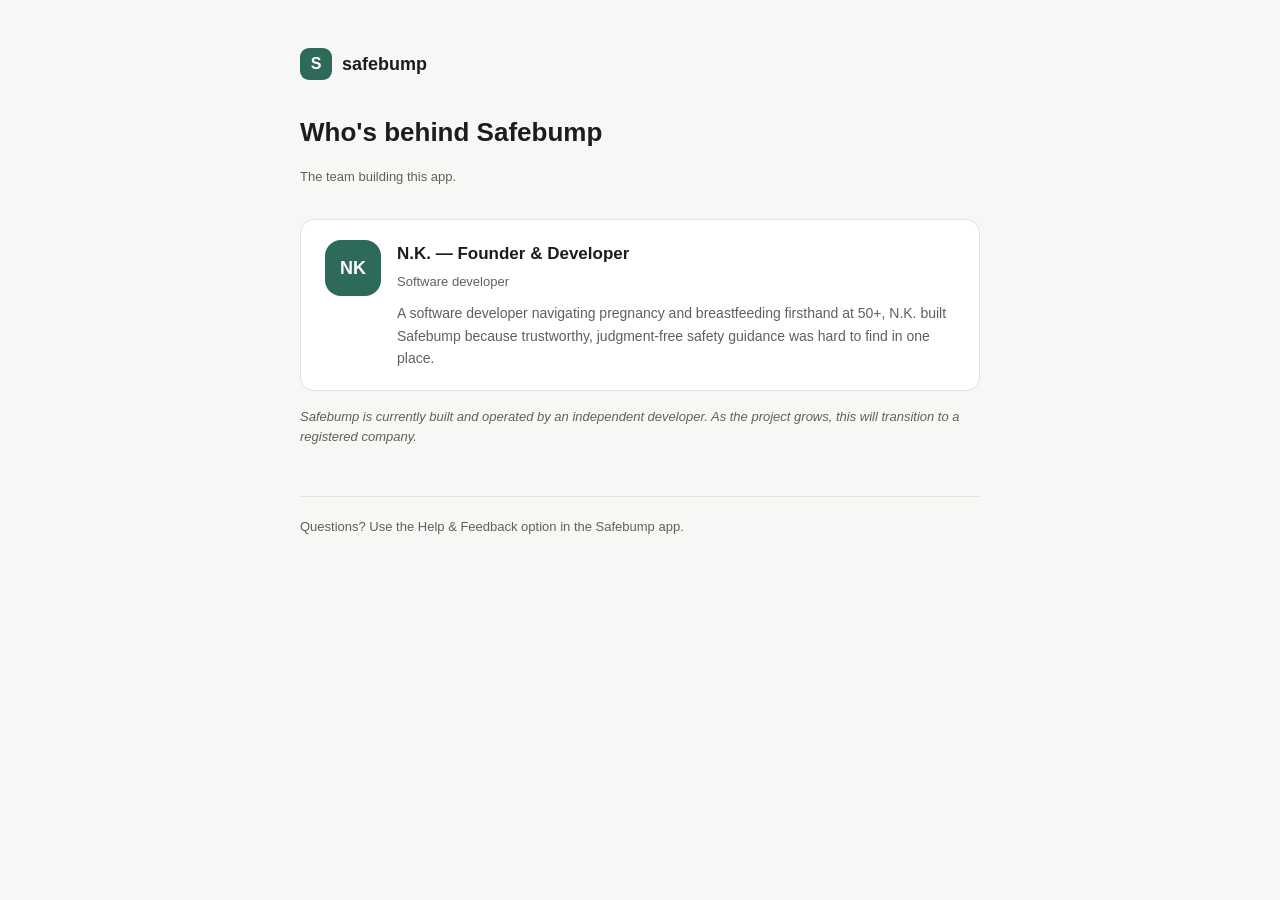
==== about.html @ 9cb80bc2 "Add About Us page Lists the developer behind Safebump (currently operating solo, under an initial ra" ====
<!doctype html>
<html lang="en">
<head>
<meta charset="utf-8">
<meta name="viewport" content="width=device-width, initial-scale=1">
<title>About — Safebump</title>
<link rel="stylesheet" href="style.css">
</head>
<body>
<div class="wrap">
  <div class="brand">
    <div class="mark">S</div>
    <a href="index.html">safebump</a>
  </div>

  <h1>Who's behind Safebump</h1>
  <p class="updated">The team building this app.</p>

  <div class="card person">
    <div class="avatar">NK</div>
    <div>
      <h2>N.K. — Founder &amp; Developer</h2>
      <p class="role">Software developer</p>
      <p>A software developer navigating pregnancy and breastfeeding firsthand at 50+, N.K. built Safebump because trustworthy, judgment-free safety guidance was hard to find in one place.</p>
    </div>
  </div>

  <p class="note">Safebump is currently built and operated by an independent developer. As the project grows, this will transition to a registered company.</p>

  <footer>
    Questions? Use the Help &amp; Feedback option in the Safebump app.
  </footer>
</div>
</body>
</html>
---- style.css ----
:root {
  color-scheme: light dark;
  --bg: #f7f8f6;
  --card: #ffffff;
  --text: #1a1d1a;
  --text-secondary: #5a635a;
  --border: #e0e4de;
  --forest: #2d6a5a;
}

* { box-sizing: border-box; }

body {
  margin: 0;
  font-family: -apple-system, BlinkMacSystemFont, "Segoe UI", Roboto, Helvetica, Arial, sans-serif;
  background: var(--bg);
  color: var(--text);
  line-height: 1.6;
}

.wrap {
  max-width: 720px;
  margin: 0 auto;
  padding: 48px 20px 80px;
}

.brand {
  display: flex;
  align-items: center;
  gap: 10px;
  margin-bottom: 32px;
}

.brand .mark {
  width: 32px;
  height: 32px;
  border-radius: 9px;
  background: var(--forest);
  display: flex;
  align-items: center;
  justify-content: center;
  color: white;
  font-weight: 700;
  flex-shrink: 0;
}

.brand a {
  font-weight: 700;
  font-size: 18px;
  color: var(--text);
  text-decoration: none;
}

h1 {
  font-size: 26px;
  margin-bottom: 4px;
}

.updated {
  color: var(--text-secondary);
  font-size: 13px;
  margin-bottom: 32px;
}

h2 {
  font-size: 18px;
  margin-top: 36px;
  margin-bottom: 10px;
}

p, li {
  font-size: 15px;
  color: var(--text);
}

.card {
  background: var(--card);
  border: 1px solid var(--border);
  border-radius: 14px;
  padding: 20px 24px;
  margin-bottom: 16px;
}

.card a {
  color: var(--forest);
  font-weight: 600;
  text-decoration: none;
}

.card p {
  color: var(--text-secondary);
  margin: 4px 0 0;
  font-size: 14px;
}

.person {
  display: flex;
  gap: 16px;
  align-items: flex-start;
}

.avatar {
  width: 56px;
  height: 56px;
  border-radius: 16px;
  background: var(--forest);
  color: white;
  font-weight: 700;
  font-size: 18px;
  display: flex;
  align-items: center;
  justify-content: center;
  flex-shrink: 0;
}

.person h2 {
  margin-top: 0;
  margin-bottom: 2px;
  font-size: 17px;
}

.person .role {
  color: var(--text-secondary);
  font-size: 13px;
  margin-bottom: 10px;
}

.note {
  font-size: 13px;
  color: var(--text-secondary);
  font-style: italic;
}

.notice {
  background: #fff3e0;
  border: 1px solid #ffd599;
  border-radius: 12px;
  padding: 14px 18px;
  font-size: 14px;
  margin-bottom: 24px;
}

a { color: var(--forest); }

footer {
  margin-top: 48px;
  padding-top: 20px;
  border-top: 1px solid var(--border);
  font-size: 13px;
  color: var(--text-secondary);
}

@media (prefers-color-scheme: dark) {
  :root {
    --bg: #14161a;
    --card: #1c1f24;
    --text: #eef0ee;
    --text-secondary: #9aa39a;
    --border: #2a2f2a;
  }
  .notice {
    background: #3a2c14;
    border-color: #6b4e1e;
    color: #f0dcb0;
  }
}
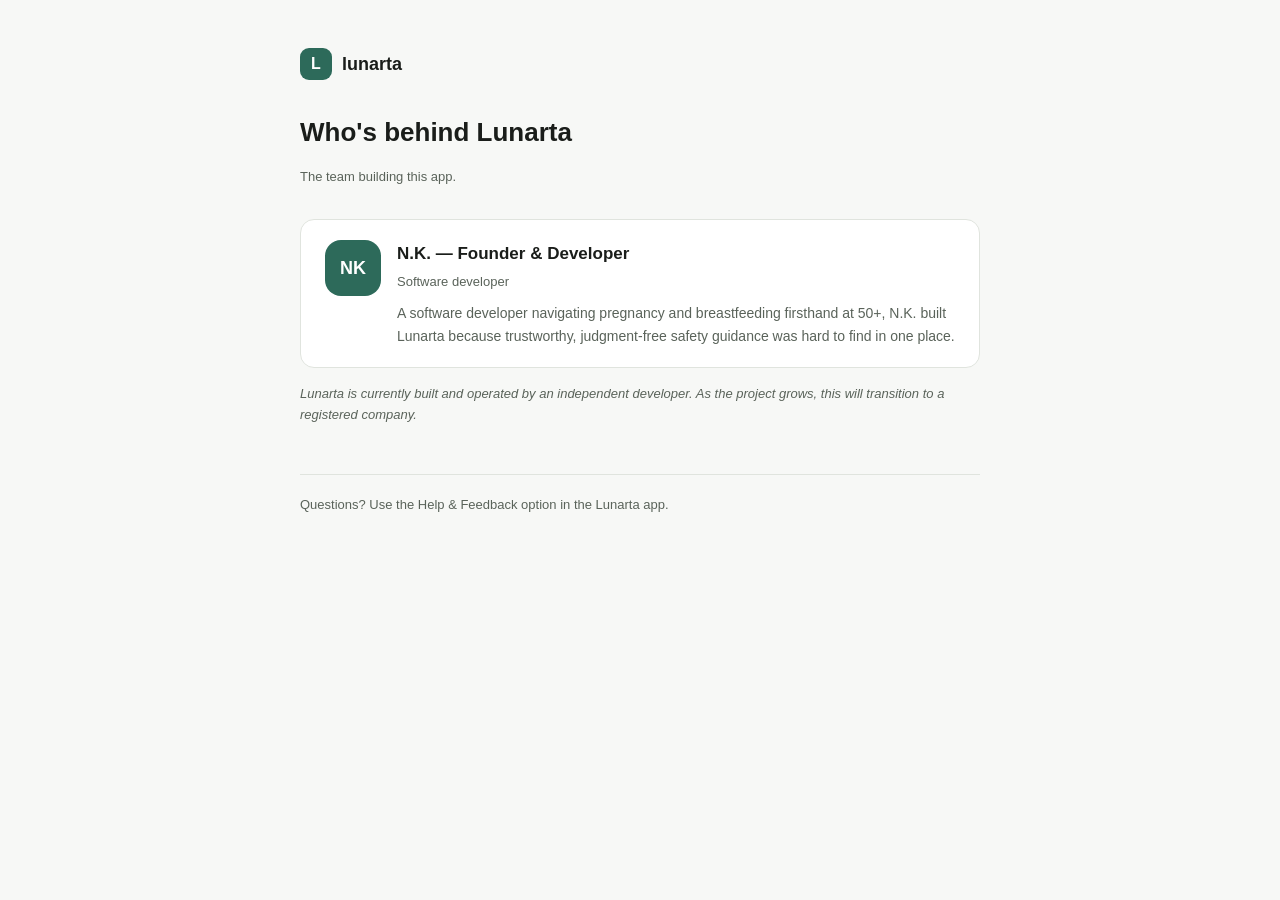
==== commit 04607f4a: "Rebrand legal pages from Safebump to Lunarta The repo/folder was renamed earlier, but the page conte" ====
--- a/about.html
+++ b/about.html
@@ -3,17 +3,17 @@
 <head>
 <meta charset="utf-8">
 <meta name="viewport" content="width=device-width, initial-scale=1">
-<title>About — Safebump</title>
+<title>About — Lunarta</title>
 <link rel="stylesheet" href="style.css">
 </head>
 <body>
 <div class="wrap">
   <div class="brand">
-    <div class="mark">S</div>
-    <a href="index.html">safebump</a>
+    <div class="mark">L</div>
+    <a href="index.html">lunarta</a>
   </div>
 
-  <h1>Who's behind Safebump</h1>
+  <h1>Who's behind Lunarta</h1>
   <p class="updated">The team building this app.</p>
 
   <div class="card person">
@@ -21,14 +21,14 @@
     <div>
       <h2>N.K. — Founder &amp; Developer</h2>
       <p class="role">Software developer</p>
-      <p>A software developer navigating pregnancy and breastfeeding firsthand at 50+, N.K. built Safebump because trustworthy, judgment-free safety guidance was hard to find in one place.</p>
+      <p>A software developer navigating pregnancy and breastfeeding firsthand at 50+, N.K. built Lunarta because trustworthy, judgment-free safety guidance was hard to find in one place.</p>
     </div>
   </div>
 
-  <p class="note">Safebump is currently built and operated by an independent developer. As the project grows, this will transition to a registered company.</p>
+  <p class="note">Lunarta is currently built and operated by an independent developer. As the project grows, this will transition to a registered company.</p>
 
   <footer>
-    Questions? Use the Help &amp; Feedback option in the Safebump app.
+    Questions? Use the Help &amp; Feedback option in the Lunarta app.
   </footer>
 </div>
 </body>
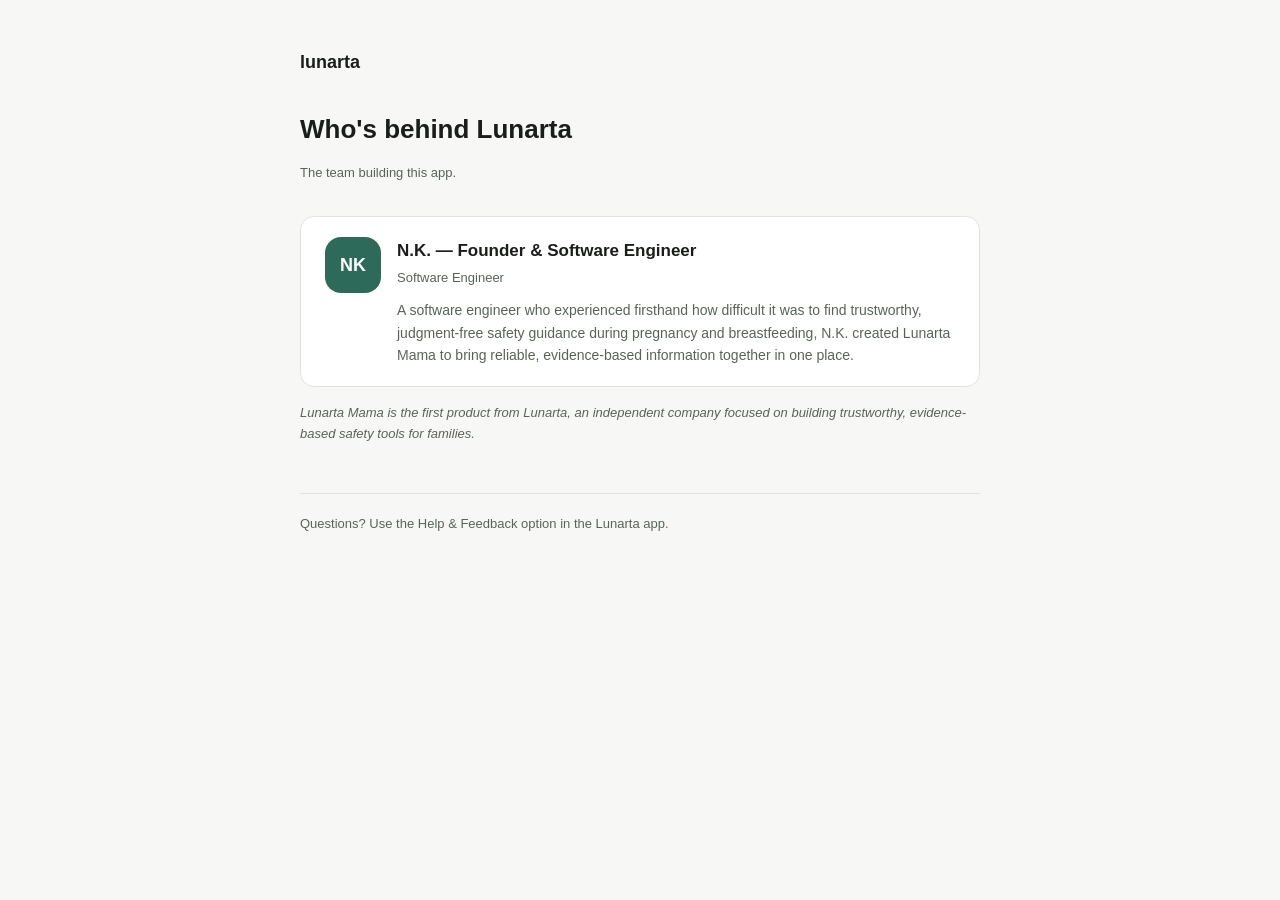
==== commit 500c616d: "Remove logo icon and rewrite legal copy for accuracy and clarity - Removed the green square "L" icon" ====
--- a/about.html
+++ b/about.html
@@ -9,7 +9,6 @@
 <body>
 <div class="wrap">
   <div class="brand">
-    <div class="mark">L</div>
     <a href="index.html">lunarta</a>
   </div>
 
@@ -19,13 +18,13 @@
   <div class="card person">
     <div class="avatar">NK</div>
     <div>
-      <h2>N.K. — Founder &amp; Developer</h2>
-      <p class="role">Software developer</p>
-      <p>A software developer navigating pregnancy and breastfeeding firsthand at 50+, N.K. built Lunarta because trustworthy, judgment-free safety guidance was hard to find in one place.</p>
+      <h2>N.K. — Founder &amp; Software Engineer</h2>
+      <p class="role">Software Engineer</p>
+      <p>A software engineer who experienced firsthand how difficult it was to find trustworthy, judgment-free safety guidance during pregnancy and breastfeeding, N.K. created Lunarta Mama to bring reliable, evidence-based information together in one place.</p>
     </div>
   </div>
 
-  <p class="note">Lunarta is currently built and operated by an independent developer. As the project grows, this will transition to a registered company.</p>
+  <p class="note">Lunarta Mama is the first product from Lunarta, an independent company focused on building trustworthy, evidence-based safety tools for families.</p>
 
   <footer>
     Questions? Use the Help &amp; Feedback option in the Lunarta app.
--- a/style.css
+++ b/style.css
@@ -29,19 +29,6 @@
   align-items: center;
   gap: 10px;
   margin-bottom: 32px;
-}
-
-.brand .mark {
-  width: 32px;
-  height: 32px;
-  border-radius: 9px;
-  background: var(--forest);
-  display: flex;
-  align-items: center;
-  justify-content: center;
-  color: white;
-  font-weight: 700;
-  flex-shrink: 0;
 }
 
 .brand a {
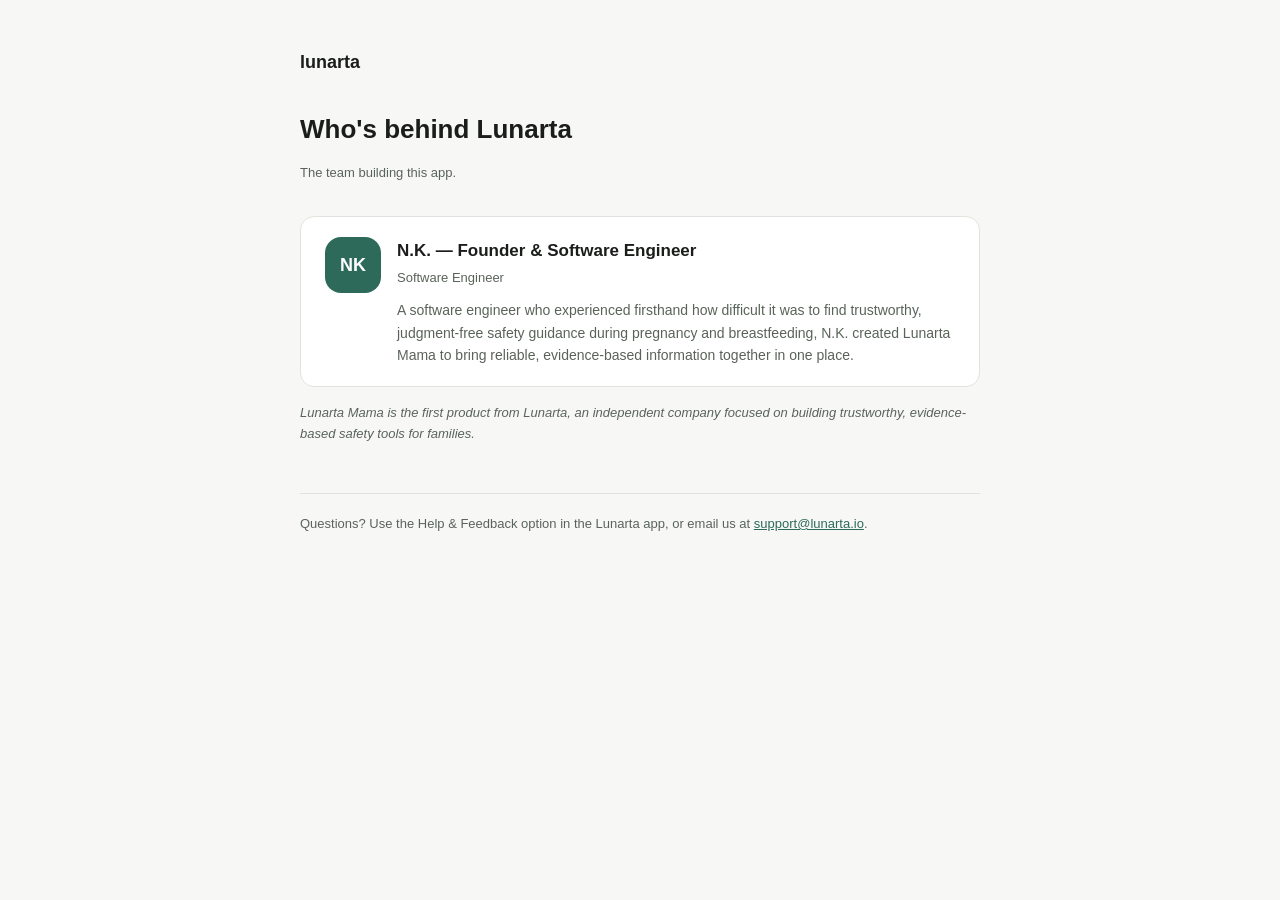
==== commit 6d2bba5c: "Add support@lunarta.io as a contact email alongside in-app feedback" ====
--- a/about.html
+++ b/about.html
@@ -27,7 +27,7 @@
   <p class="note">Lunarta Mama is the first product from Lunarta, an independent company focused on building trustworthy, evidence-based safety tools for families.</p>
 
   <footer>
-    Questions? Use the Help &amp; Feedback option in the Lunarta app.
+    Questions? Use the Help &amp; Feedback option in the Lunarta app, or email us at <a href="mailto:support@lunarta.io">support@lunarta.io</a>.
   </footer>
 </div>
 </body>
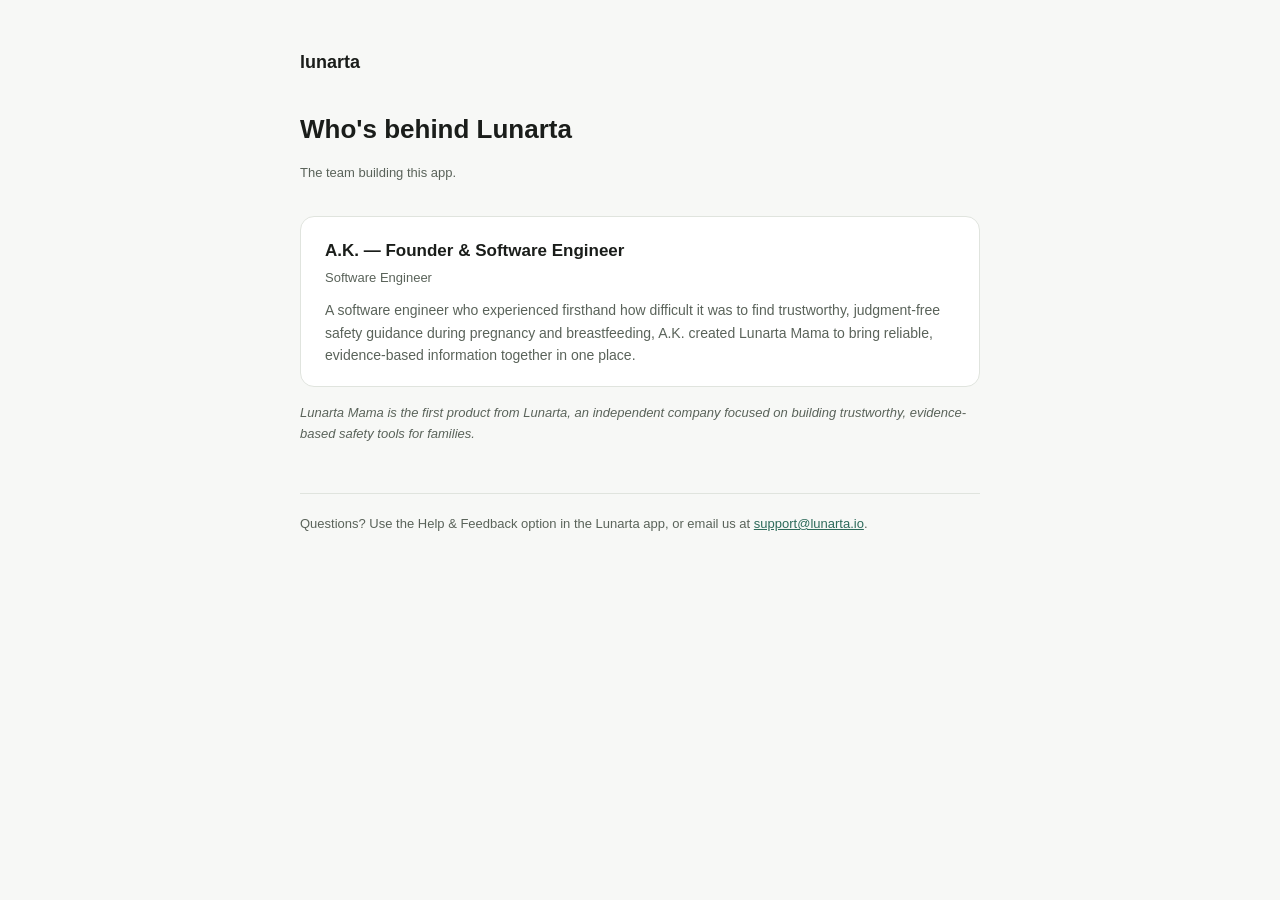
==== commit ca3796fb: "Use A.K. initials on the About page and drop the avatar badge Co-Authored-By: Claude Fable 5 <norepl" ====
--- a/about.html
+++ b/about.html
@@ -16,11 +16,10 @@
   <p class="updated">The team building this app.</p>
 
   <div class="card person">
-    <div class="avatar">NK</div>
     <div>
-      <h2>N.K. — Founder &amp; Software Engineer</h2>
+      <h2>A.K. — Founder &amp; Software Engineer</h2>
       <p class="role">Software Engineer</p>
-      <p>A software engineer who experienced firsthand how difficult it was to find trustworthy, judgment-free safety guidance during pregnancy and breastfeeding, N.K. created Lunarta Mama to bring reliable, evidence-based information together in one place.</p>
+      <p>A software engineer who experienced firsthand how difficult it was to find trustworthy, judgment-free safety guidance during pregnancy and breastfeeding, A.K. created Lunarta Mama to bring reliable, evidence-based information together in one place.</p>
     </div>
   </div>
 
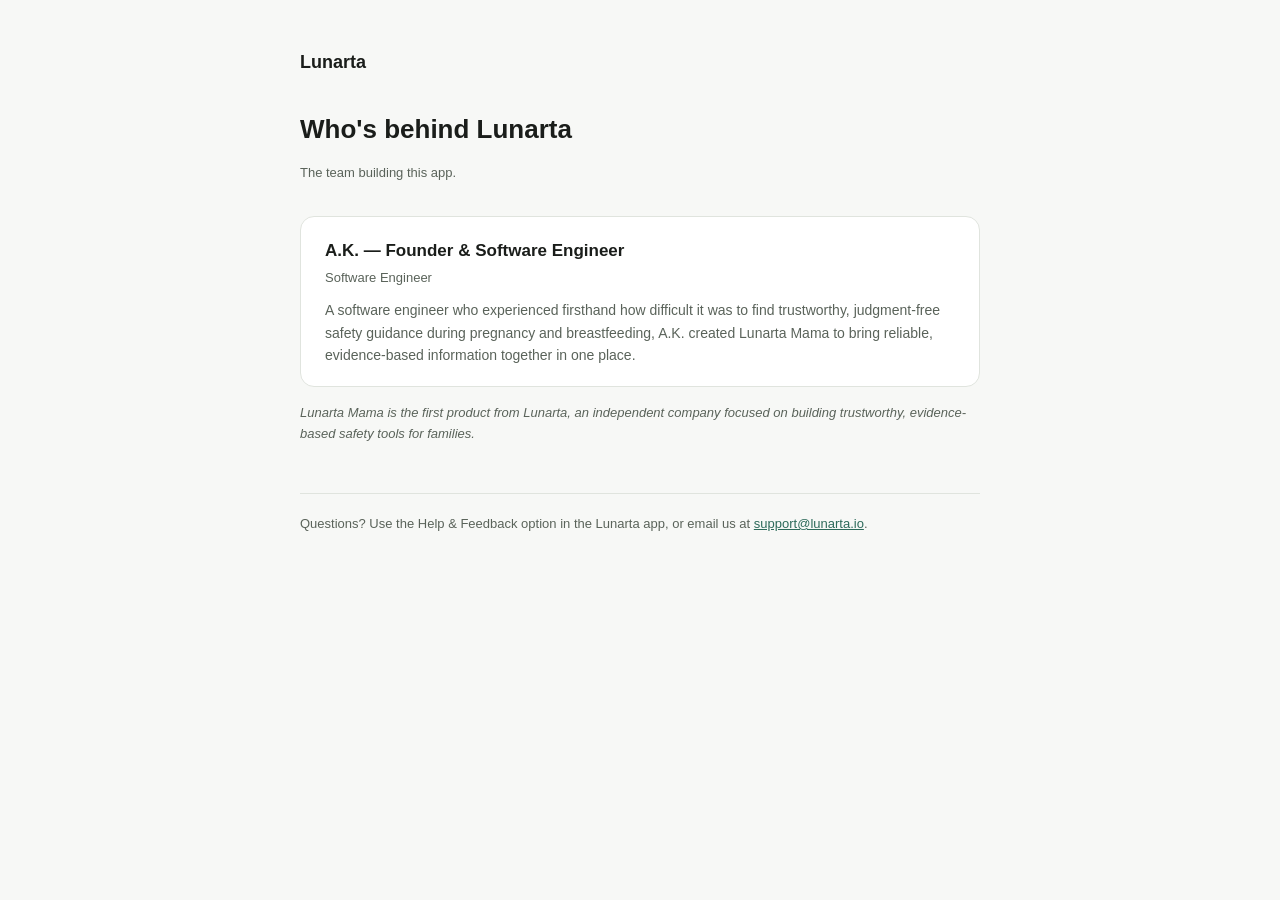
==== commit f91a306e: "Capitalize the Lunarta wordmark across all pages Co-Authored-By: Claude Fable 5 <noreply@anthropic.c" ====
--- a/about.html
+++ b/about.html
@@ -9,7 +9,7 @@
 <body>
 <div class="wrap">
   <div class="brand">
-    <a href="index.html">lunarta</a>
+    <a href="index.html">Lunarta</a>
   </div>
 
   <h1>Who's behind Lunarta</h1>
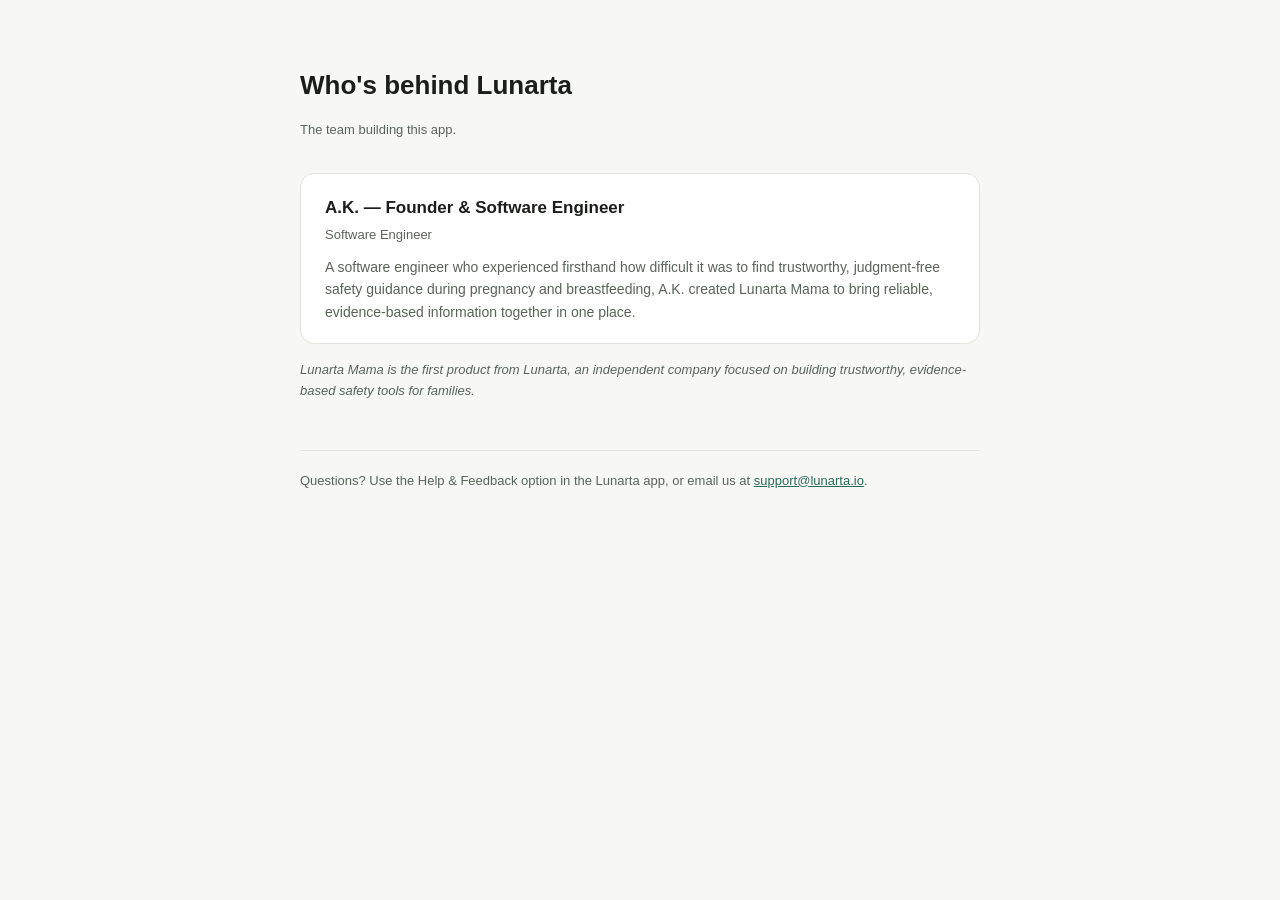
==== commit c5a805ce: "Remove redundant brand/title now shown by the in-app viewer The app now opens these pages inside its" ====
--- a/about.html
+++ b/about.html
@@ -8,10 +8,6 @@
 </head>
 <body>
 <div class="wrap">
-  <div class="brand">
-    <a href="index.html">Lunarta</a>
-  </div>
-
   <h1>Who's behind Lunarta</h1>
   <p class="updated">The team building this app.</p>
 
